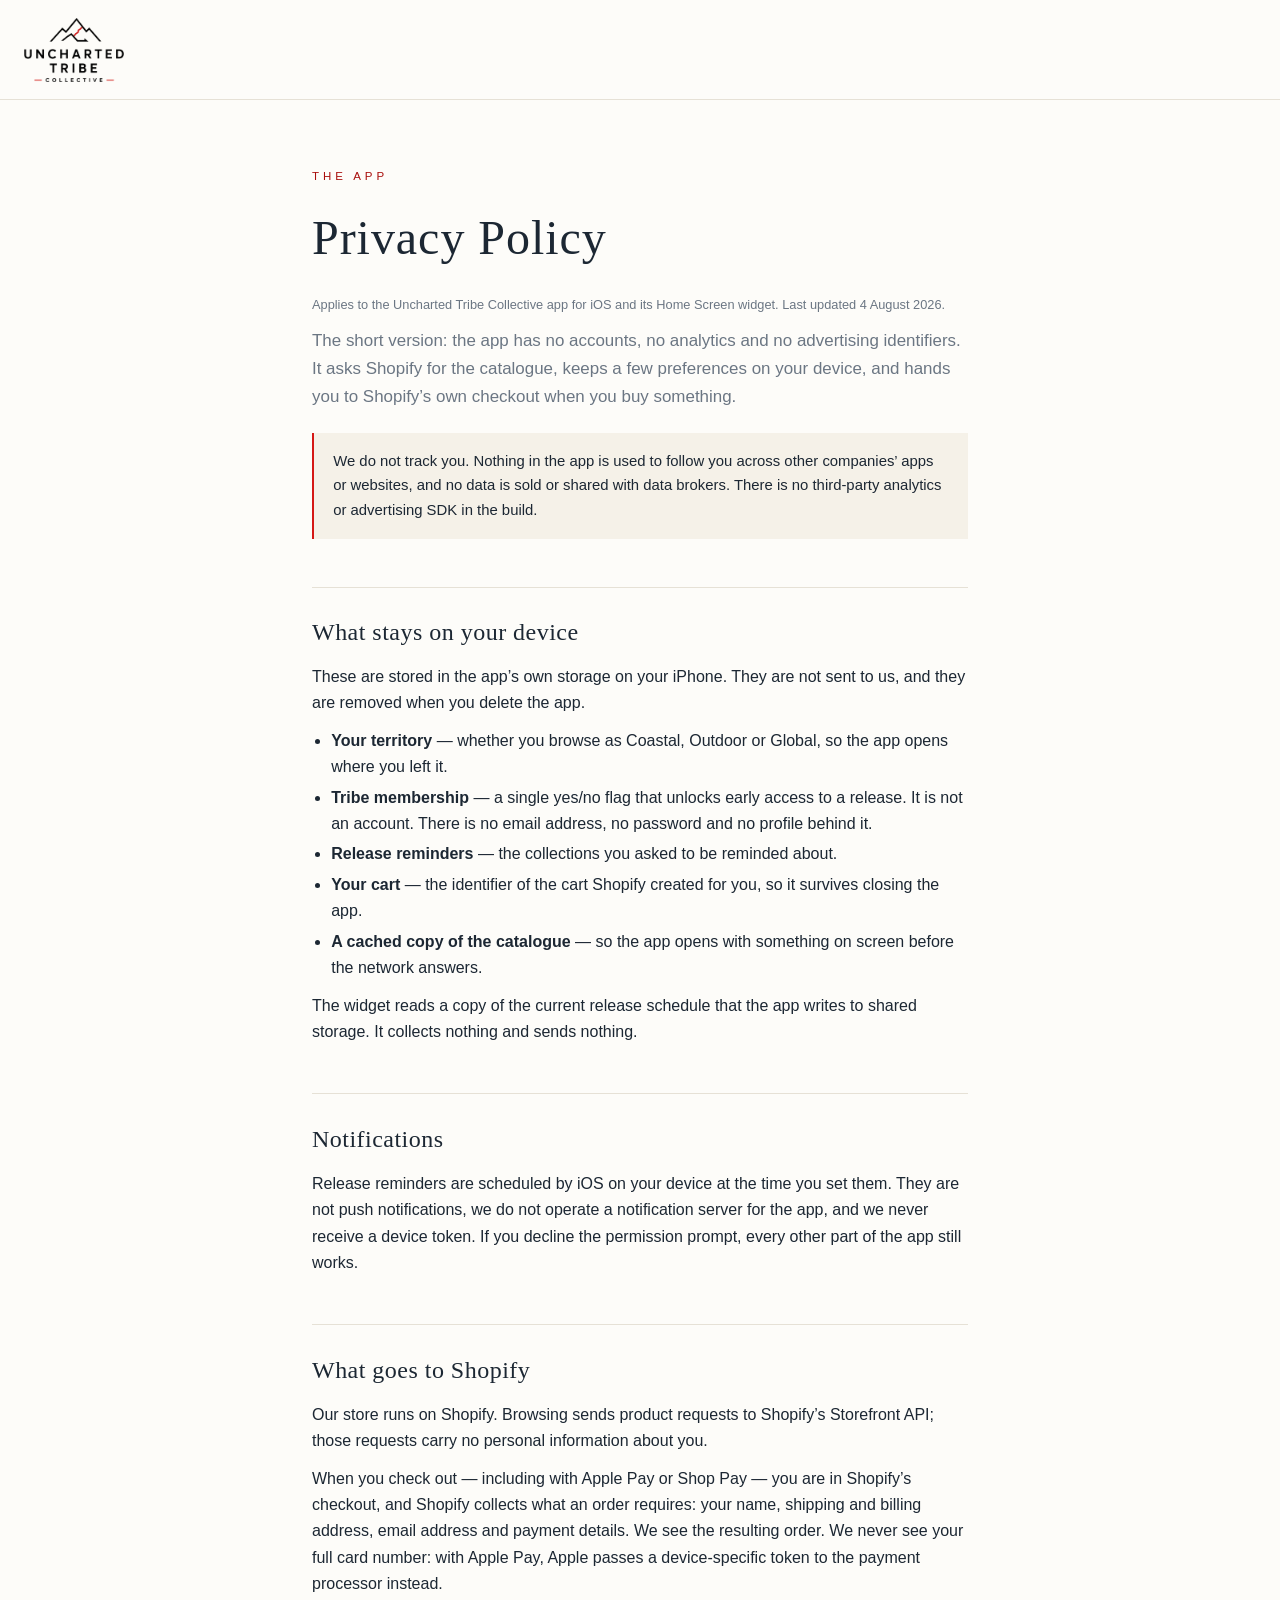
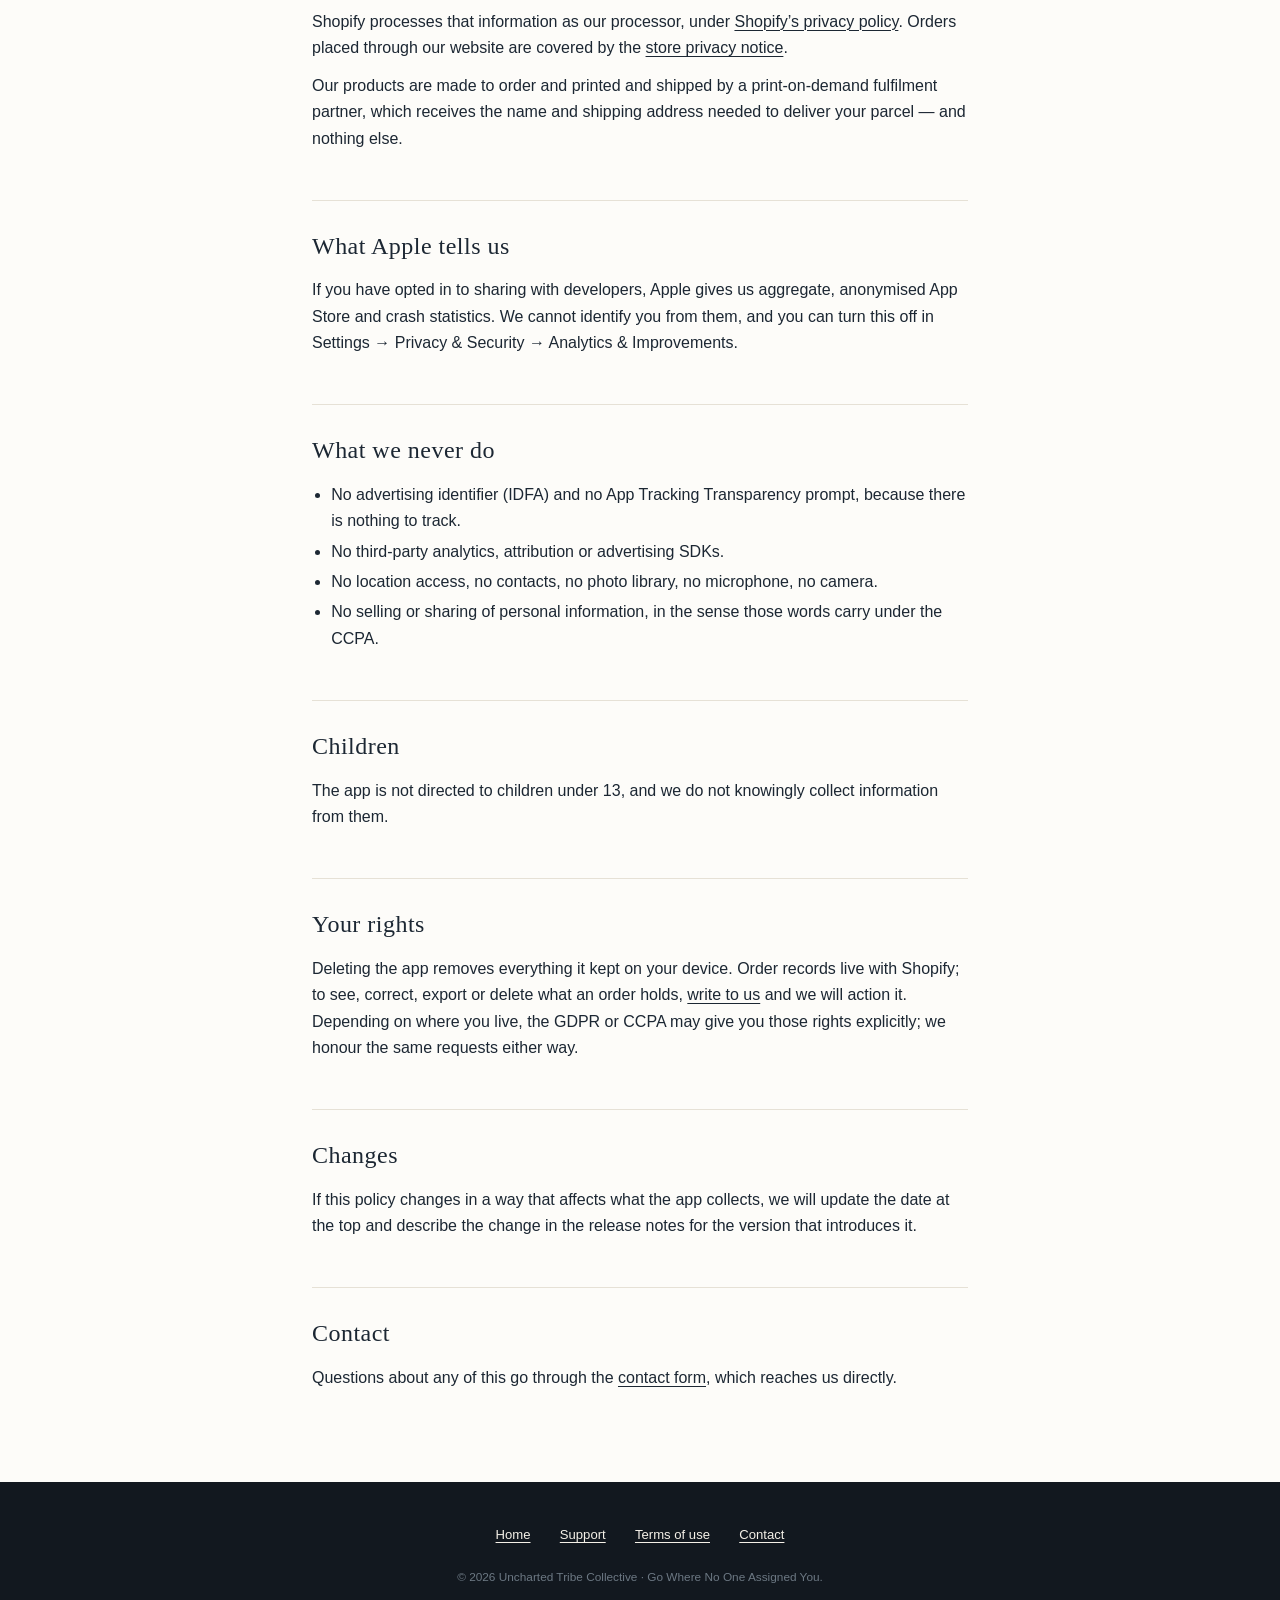
==== app-privacy.html @ 9d7d3c38 "Add app support and privacy pages, and the universal-links association file App Store Connect requir" ====
<!DOCTYPE html>
<html lang="en">
<head>
<meta charset="UTF-8">
<meta name="viewport" content="width=device-width, initial-scale=1.0">
<title>App Privacy Policy — Uncharted Tribe Collective</title>
<meta name="description" content="What the Uncharted Tribe Collective iOS app collects, what it stores on your device, and what it does not do. No analytics, no advertising identifiers, no tracking.">
<link rel="canonical" href="https://unchartedtribecollective.com/app-privacy.html">

<link rel="icon" href="/web-assets/icons/favicon.ico" sizes="any">
<link rel="icon" type="image/png" sizes="32x32" href="/web-assets/icons/favicon-32.png">
<link rel="icon" type="image/png" sizes="16x16" href="/web-assets/icons/favicon-16.png">
<link rel="apple-touch-icon" href="/web-assets/icons/apple-touch-icon.png">
<link rel="manifest" href="/site.webmanifest">
<meta name="theme-color" content="#12181f">

<meta property="og:type" content="website">
<meta property="og:site_name" content="Uncharted Tribe Collective">
<meta property="og:url" content="https://unchartedtribecollective.com/app-privacy.html">
<meta property="og:title" content="App Privacy Policy — Uncharted Tribe Collective">
<meta property="og:description" content="What the iOS app collects, what stays on your device, and what it does not do.">
<meta property="og:image" content="https://unchartedtribecollective.com/web-assets/og-image.jpg">
<meta property="og:image:width" content="1200">
<meta property="og:image:height" content="630">
<meta property="og:image:alt" content="Uncharted Tribe Collective — Go Where No One Assigned You">
<meta name="twitter:card" content="summary_large_image">
<meta name="twitter:title" content="App Privacy Policy — Uncharted Tribe Collective">
<meta name="twitter:description" content="What the iOS app collects, what stays on your device, and what it does not do.">
<meta name="twitter:image" content="https://unchartedtribecollective.com/web-assets/og-image.jpg">
<link rel="stylesheet" href="/web-assets/doc.css">
</head>
<body>

<header class="doc-head">
  <a class="doc-logo" href="/" aria-label="Uncharted Tribe Collective home">
    <img src="/web-assets/utc-logo-dark.png" alt="Uncharted Tribe Collective">
  </a>
</header>

<main class="doc">
  <p class="eyebrow">The app</p>
  <h1>Privacy Policy</h1>
  <p class="updated">Applies to the Uncharted Tribe Collective app for iOS and its Home Screen widget. Last updated 4 August 2026.</p>

  <p class="lede">
    The short version: the app has no accounts, no analytics and no advertising
    identifiers. It asks Shopify for the catalogue, keeps a few preferences on
    your device, and hands you to Shopify&rsquo;s own checkout when you buy
    something.
  </p>

  <div class="note">
    We do not track you. Nothing in the app is used to follow you across other
    companies&rsquo; apps or websites, and no data is sold or shared with data
    brokers. There is no third-party analytics or advertising SDK in the build.
  </div>

  <h2>What stays on your device</h2>
  <p>
    These are stored in the app&rsquo;s own storage on your iPhone. They are not
    sent to us, and they are removed when you delete the app.
  </p>
  <ul>
    <li><strong>Your territory</strong> &mdash; whether you browse as Coastal, Outdoor or Global, so the app opens where you left it.</li>
    <li><strong>Tribe membership</strong> &mdash; a single yes/no flag that unlocks early access to a release. It is not an account. There is no email address, no password and no profile behind it.</li>
    <li><strong>Release reminders</strong> &mdash; the collections you asked to be reminded about.</li>
    <li><strong>Your cart</strong> &mdash; the identifier of the cart Shopify created for you, so it survives closing the app.</li>
    <li><strong>A cached copy of the catalogue</strong> &mdash; so the app opens with something on screen before the network answers.</li>
  </ul>
  <p>
    The widget reads a copy of the current release schedule that the app writes
    to shared storage. It collects nothing and sends nothing.
  </p>

  <h2>Notifications</h2>
  <p>
    Release reminders are scheduled by iOS on your device at the time you set
    them. They are not push notifications, we do not operate a notification
    server for the app, and we never receive a device token. If you decline the
    permission prompt, every other part of the app still works.
  </p>

  <h2>What goes to Shopify</h2>
  <p>
    Our store runs on Shopify. Browsing sends product requests to Shopify&rsquo;s
    Storefront API; those requests carry no personal information about you.
  </p>
  <p>
    When you check out &mdash; including with Apple&nbsp;Pay or Shop&nbsp;Pay
    &mdash; you are in Shopify&rsquo;s checkout, and Shopify collects what an
    order requires: your name, shipping and billing address, email address and
    payment details. We see the resulting order. We never see your full card
    number: with Apple&nbsp;Pay, Apple passes a device-specific token to the
    payment processor instead.
  </p>
  <p>
    Shopify processes that information as our processor, under
    <a href="https://www.shopify.com/legal/privacy">Shopify&rsquo;s privacy policy</a>.
    Orders placed through our website are covered by the
    <a href="https://uncharted-tribe-collective.myshopify.com/policies/privacy-policy">store privacy notice</a>.
  </p>
  <p>
    Our products are made to order and printed and shipped by a print-on-demand
    fulfilment partner, which receives the name and shipping address needed to
    deliver your parcel &mdash; and nothing else.
  </p>

  <h2>What Apple tells us</h2>
  <p>
    If you have opted in to sharing with developers, Apple gives us aggregate,
    anonymised App Store and crash statistics. We cannot identify you from them,
    and you can turn this off in Settings &rarr; Privacy &amp; Security &rarr;
    Analytics &amp; Improvements.
  </p>

  <h2>What we never do</h2>
  <ul>
    <li>No advertising identifier (IDFA) and no App Tracking Transparency prompt, because there is nothing to track.</li>
    <li>No third-party analytics, attribution or advertising SDKs.</li>
    <li>No location access, no contacts, no photo library, no microphone, no camera.</li>
    <li>No selling or sharing of personal information, in the sense those words carry under the CCPA.</li>
  </ul>

  <h2>Children</h2>
  <p>
    The app is not directed to children under 13, and we do not knowingly collect
    information from them.
  </p>

  <h2>Your rights</h2>
  <p>
    Deleting the app removes everything it kept on your device. Order records
    live with Shopify; to see, correct, export or delete what an order holds,
    <a href="/support.html">write to us</a> and we will action it. Depending on
    where you live, the GDPR or CCPA may give you those rights explicitly; we
    honour the same requests either way.
  </p>

  <h2>Changes</h2>
  <p>
    If this policy changes in a way that affects what the app collects, we will
    update the date at the top and describe the change in the release notes for
    the version that introduces it.
  </p>

  <h2>Contact</h2>
  <p>
    Questions about any of this go through the
    <a href="https://uncharted-tribe-collective.myshopify.com/pages/contact">contact form</a>,
    which reaches us directly.
  </p>
</main>

<footer class="doc-foot">
  <a href="/">Home</a>
  <a href="/support.html">Support</a>
  <a href="https://uncharted-tribe-collective.myshopify.com/policies/terms-of-service">Terms of use</a>
  <a href="https://uncharted-tribe-collective.myshopify.com/pages/contact">Contact</a>
  <p class="copyright">&copy; 2026 Uncharted Tribe Collective &middot; Go Where No One Assigned You.</p>
</footer>

</body>
</html>
---- web-assets/doc.css ----
/* Shared shell for the plain document pages — support, app privacy.
   Deliberately separate from the campaign pages' inline CSS: these are read,
   not browsed, so they get a single measured column and nothing that moves. */

:root{
  --ink:#1c2733;
  --ink-deep:#12181f;
  --cream:#f5f1e8;
  --paper:#fdfcf9;
  --accent:#d51816;      /* UTC logo red */
  --accent-dark:#a90f0d;
  --muted:#6b7683;
  --line:#e6e1d6;
  --serif:Georgia,'Times New Roman',serif;
  --sans:'Helvetica Neue',Helvetica,Arial,sans-serif;
}
*{margin:0;padding:0;box-sizing:border-box}
html{scroll-behavior:smooth}
body{font-family:var(--sans);color:var(--ink);background:var(--paper);line-height:1.65}
img{max-width:100%;display:block}
a{color:inherit;text-decoration:underline;text-underline-offset:3px;text-decoration-thickness:1px}
a:hover{color:var(--accent-dark)}

.doc-head{border-bottom:1px solid var(--line);background:var(--paper)}
.doc-logo{display:block;max-width:1400px;margin:0 auto;padding:1.1rem 1.5rem}
.doc-logo img{height:64px;width:auto}

.doc{max-width:44rem;margin:0 auto;padding:3.5rem 1.5rem 5rem}
.doc .eyebrow{font-size:.72rem;letter-spacing:.34em;text-transform:uppercase;color:var(--accent-dark)}
.doc h1{font-family:var(--serif);font-weight:400;font-size:clamp(2rem,4.4vw,3rem);letter-spacing:.02em;margin:.5rem 0 1.1rem}
.doc h2{font-family:var(--serif);font-weight:400;font-size:1.5rem;letter-spacing:.02em;margin:3rem 0 .4rem;padding-top:1.6rem;border-top:1px solid var(--line)}
.doc h3{font-size:.92rem;letter-spacing:.02em;margin:1.8rem 0 .3rem}
.doc p{margin:.7rem 0}
.doc .lede{font-size:1.06rem;color:var(--muted)}
.doc ul{margin:.7rem 0 .7rem 1.2rem}
.doc li{margin:.25rem 0}
.doc ul.links{list-style:none;margin-left:0}
.doc ul.links li{margin:.4rem 0}
.doc .updated{font-size:.8rem;color:var(--muted);margin-top:.2rem}
.doc .note{background:var(--cream);border-left:2px solid var(--accent);padding:1rem 1.2rem;margin:1.4rem 0;font-size:.93rem}

.cta-row{margin:1.8rem 0 .5rem}
.cta{display:inline-block;font-size:.78rem;letter-spacing:.28em;text-transform:uppercase;padding:.75rem 1.6rem;background:var(--ink);color:var(--cream);text-decoration:none;transition:background .25s}
.cta:hover{background:var(--accent-dark);color:var(--cream)}

.doc-foot{background:var(--ink-deep);color:#aeb7c0;font-size:.82rem;padding:2.6rem 1.5rem;text-align:center}
.doc-foot a{margin:0 .8rem;color:var(--cream)}
.doc-foot .copyright{margin-top:1.4rem;font-size:.74rem;color:#6c7883}

@media(max-width:520px){
  .doc-logo img{height:52px}
  .doc{padding-top:2.5rem}
  .doc-foot a{display:inline-block;margin:.3rem .7rem}
}
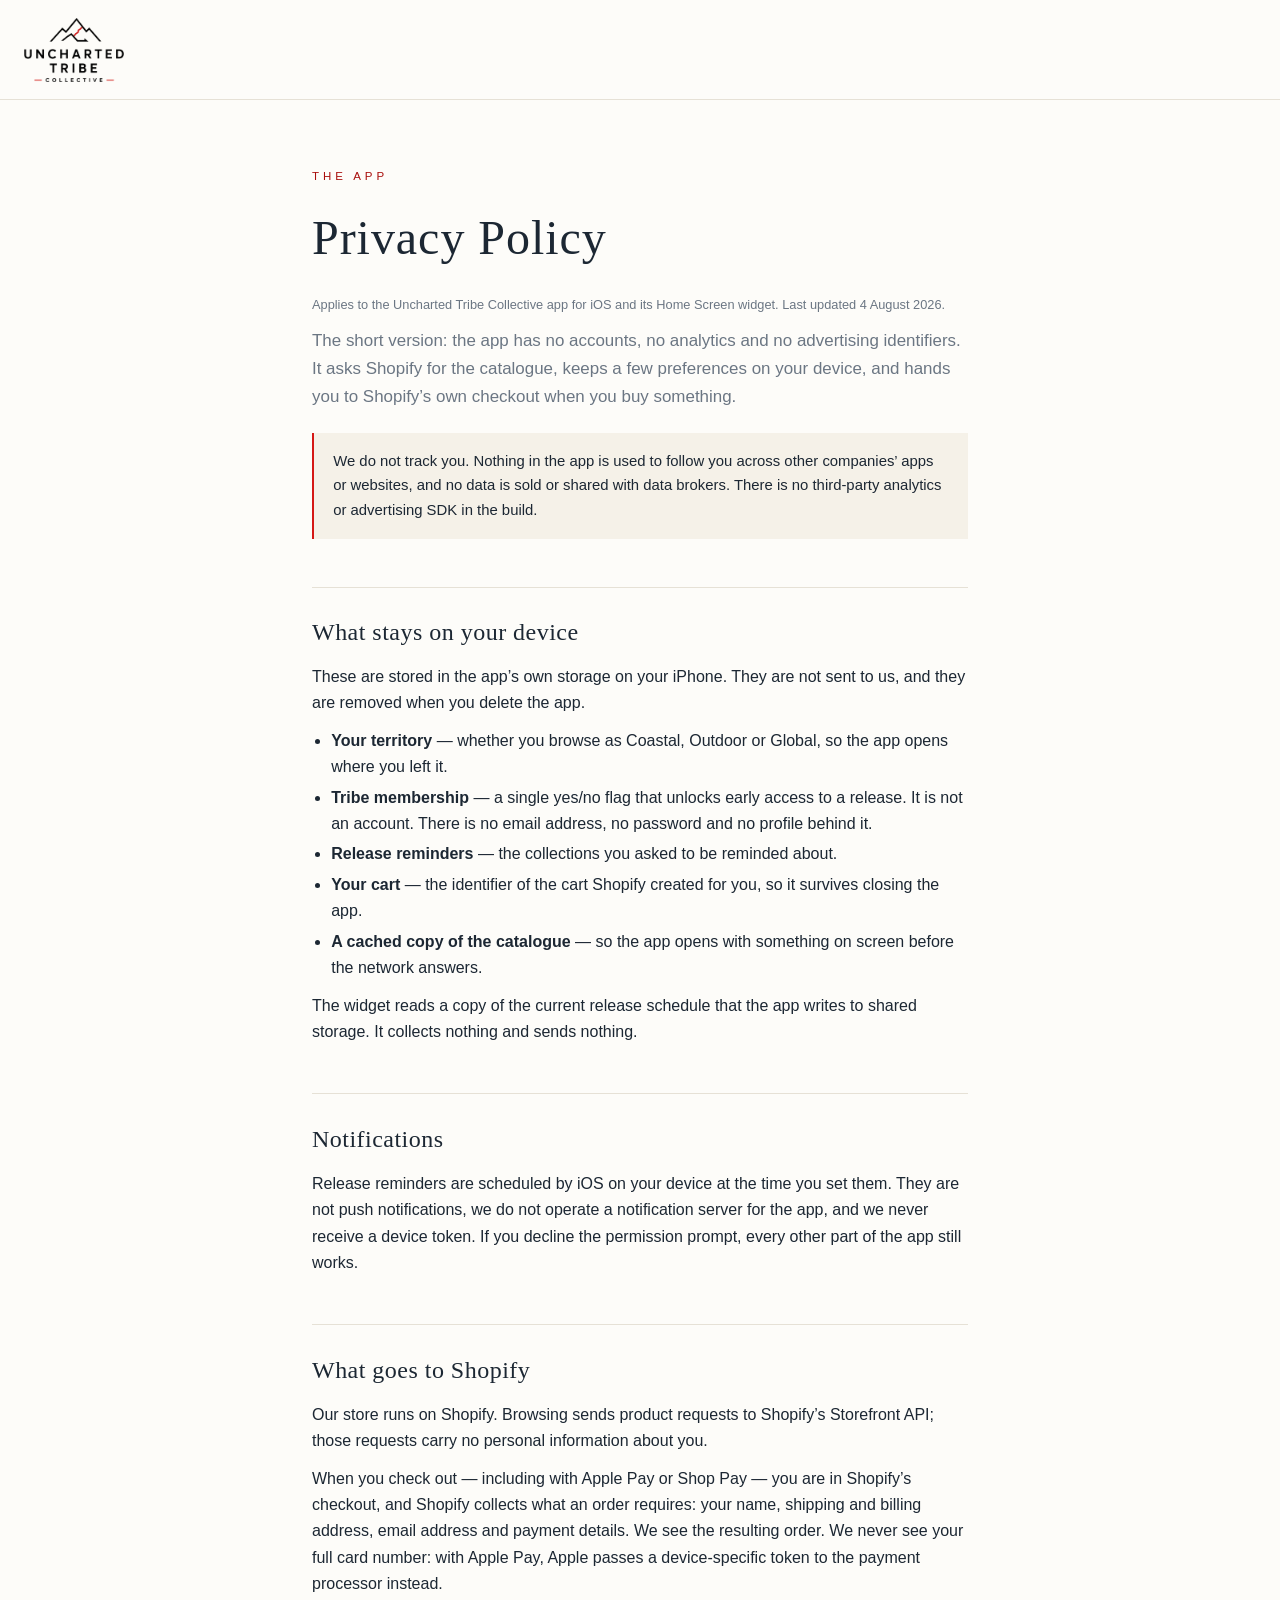
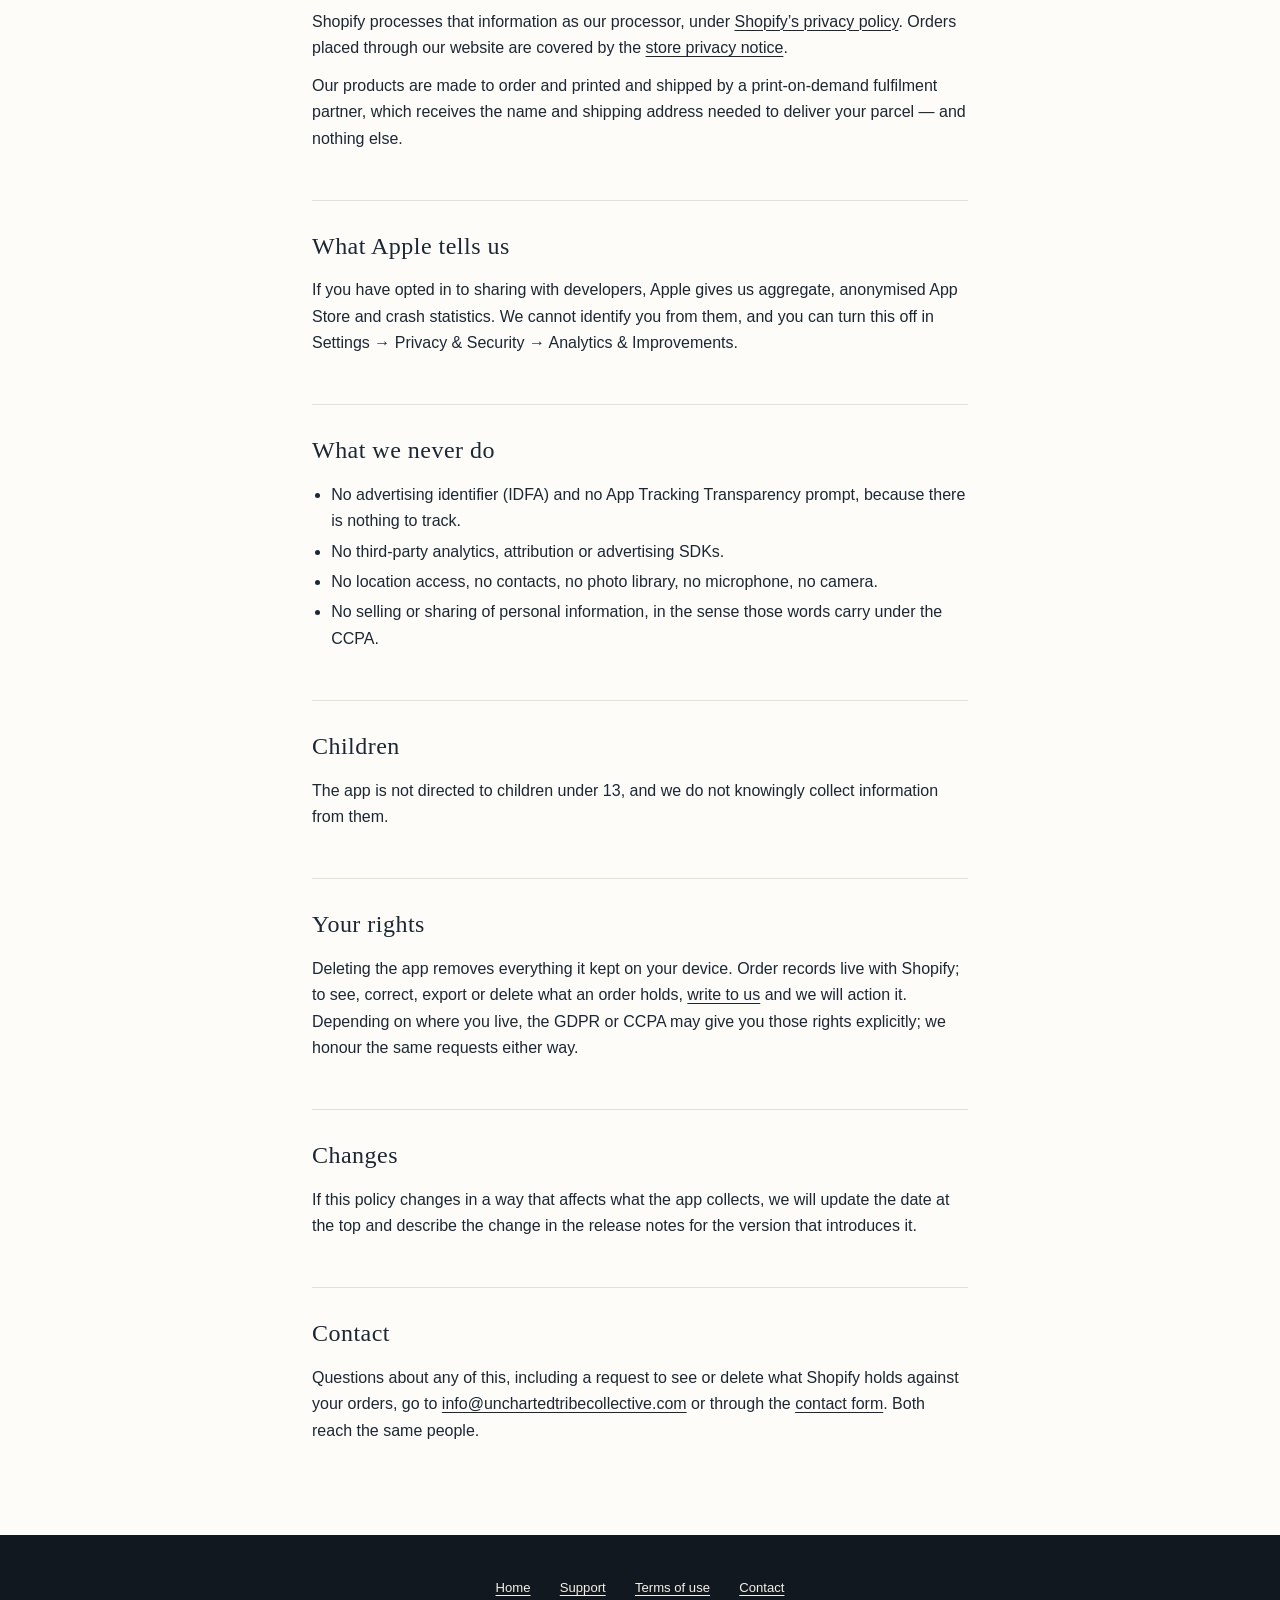
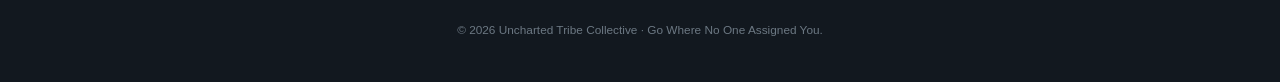
==== commit 6b5625c9: "Give support and privacy a real address to reply to App Store Connect asks for a contact email and A" ====
--- a/app-privacy.html
+++ b/app-privacy.html
@@ -145,9 +145,12 @@
 
   <h2>Contact</h2>
   <p>
-    Questions about any of this go through the
-    <a href="https://uncharted-tribe-collective.myshopify.com/pages/contact">contact form</a>,
-    which reaches us directly.
+    Questions about any of this, including a request to see or delete what
+    Shopify holds against your orders, go to
+    <a href="mailto:info@unchartedtribecollective.com">info@unchartedtribecollective.com</a>
+    or through the
+    <a href="https://uncharted-tribe-collective.myshopify.com/pages/contact">contact form</a>.
+    Both reach the same people.
   </p>
 </main>
 
--- a/web-assets/doc.css
+++ b/web-assets/doc.css
@@ -39,9 +39,13 @@
 .doc .updated{font-size:.8rem;color:var(--muted);margin-top:.2rem}
 .doc .note{background:var(--cream);border-left:2px solid var(--accent);padding:1rem 1.2rem;margin:1.4rem 0;font-size:.93rem}
 
-.cta-row{margin:1.8rem 0 .5rem}
-.cta{display:inline-block;font-size:.78rem;letter-spacing:.28em;text-transform:uppercase;padding:.75rem 1.6rem;background:var(--ink);color:var(--cream);text-decoration:none;transition:background .25s}
+.cta-row{margin:1.8rem 0 .5rem;display:flex;flex-wrap:wrap;gap:.7rem;align-items:stretch}
+.cta{display:inline-flex;align-items:center;font-size:.78rem;letter-spacing:.28em;text-transform:uppercase;padding:.75rem 1.6rem;background:var(--ink);color:var(--cream);text-decoration:none;transition:background .25s}
 .cta:hover{background:var(--accent-dark);color:var(--cream)}
+/* An address is read, not scanned: no uppercase, no wide tracking, and it
+   wraps rather than forcing a horizontal scroll on a narrow phone. */
+.cta-quiet{background:transparent;color:var(--ink);border:1px solid var(--ink);text-transform:none;letter-spacing:.02em;font-size:.86rem;word-break:break-all}
+.cta-quiet:hover{background:var(--ink);color:var(--cream)}
 
 .doc-foot{background:var(--ink-deep);color:#aeb7c0;font-size:.82rem;padding:2.6rem 1.5rem;text-align:center}
 .doc-foot a{margin:0 .8rem;color:var(--cream)}
